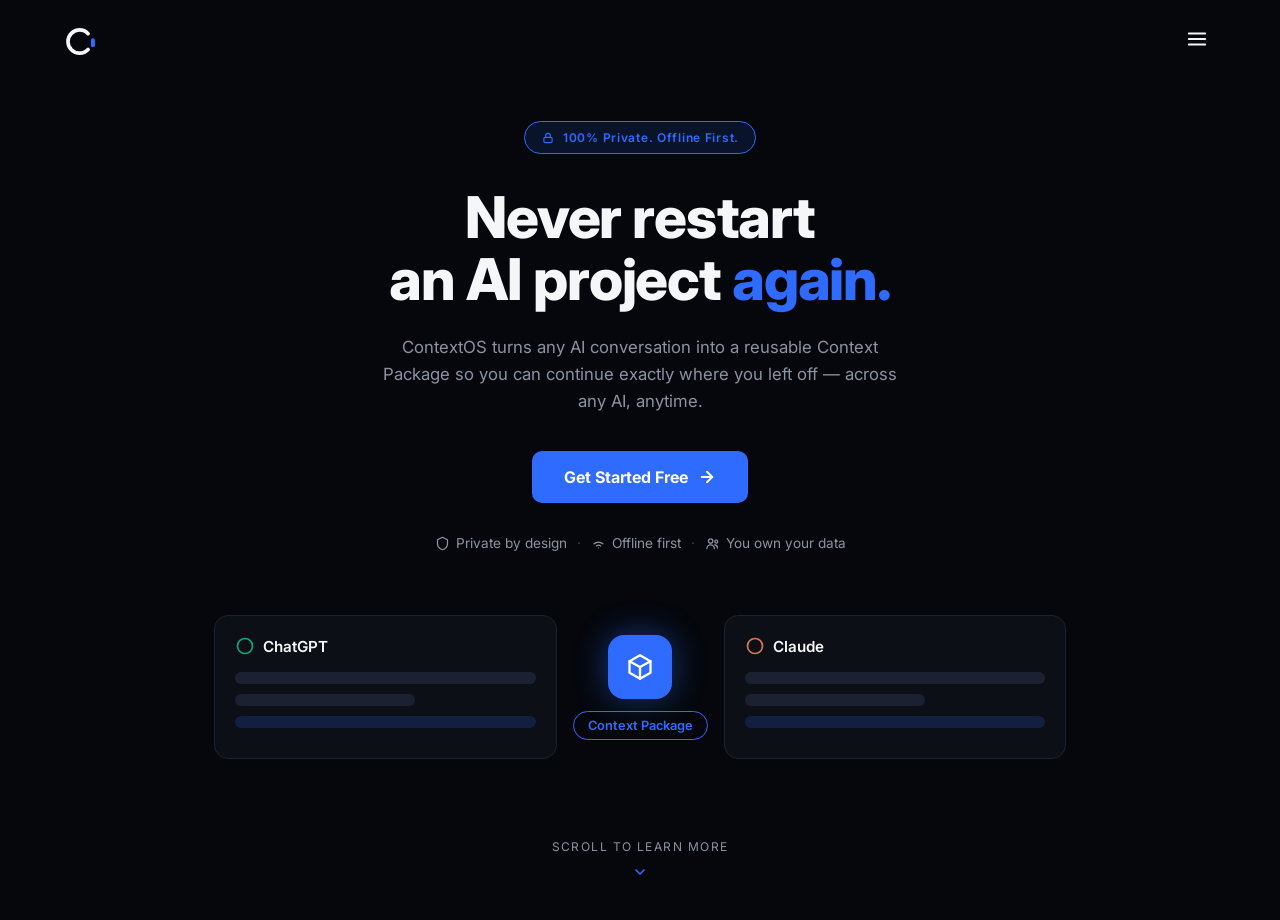
==== index.html @ ea5fc13b "Add files via upload" ====
<!DOCTYPE html>
<html lang="en">
<head>
<meta charset="UTF-8">
<meta name="viewport" content="width=device-width, initial-scale=1.0">
<title>ContextOS — Never restart an AI project again.</title>
<link rel="preconnect" href="https://fonts.googleapis.com">
<link rel="preconnect" href="https://fonts.gstatic.com" crossorigin>
<link href="https://fonts.googleapis.com/css2?family=Inter:wght@400;500;600;700;800&display=swap" rel="stylesheet">
<link rel="stylesheet" href="style.css">
</head>
<body>

<header>
  <a href="index.html" aria-label="ContextOS home">
    <svg class="logo-mark" viewBox="0 0 120 120" fill="none" xmlns="http://www.w3.org/2000/svg" aria-hidden="true">
      <path d="M85 34C77.5 25.8 66.9 21 55 21C32.4 21 14 39.4 14 62C14 84.6 32.4 103 55 103C66.9 103 77.5 98.2 85 90"
            stroke="#f5f6f8" stroke-width="13" stroke-linecap="round"/>
      <rect x="95" y="50" width="14" height="32" rx="7" fill="#2f6bff"/>
    </svg>
  </a>
  <button class="nav-toggle" aria-label="Open menu">
    <svg viewBox="0 0 24 24" width="22" height="22" fill="none" stroke="currentColor" stroke-width="2" stroke-linecap="round">
      <line x1="3" y1="6" x2="21" y2="6"/>
      <line x1="3" y1="12" x2="21" y2="12"/>
      <line x1="3" y1="18" x2="21" y2="18"/>
    </svg>
  </button>
</header>

<main>
  <section class="hero">
    <span class="badge">
      <svg viewBox="0 0 24 24" fill="none" stroke="currentColor" stroke-width="2" stroke-linecap="round" stroke-linejoin="round">
        <rect x="5" y="11" width="14" height="9" rx="2"/>
        <path d="M8 11V8a4 4 0 0 1 8 0v3"/>
      </svg>
      100% Private. Offline First.
    </span>

    <h1>Never restart<br>an AI project <span class="accent">again.</span></h1>

    <p class="subtext">
      ContextOS turns any AI conversation into a reusable Context Package
      so you can continue exactly where you left off — across any AI, anytime.
    </p>

    <a href="home.html" class="cta">
      Get Started Free
      <svg viewBox="0 0 24 24" fill="none" stroke="currentColor" stroke-width="2.5" stroke-linecap="round" stroke-linejoin="round">
        <line x1="5" y1="12" x2="19" y2="12"/>
        <polyline points="12 5 19 12 12 19"/>
      </svg>
    </a>

    <div class="trust-row">
      <span>
        <svg viewBox="0 0 24 24" fill="none" stroke="currentColor" stroke-width="2" stroke-linecap="round" stroke-linejoin="round">
          <path d="M12 2l8 4v6c0 5-3.5 8.5-8 10-4.5-1.5-8-5-8-10V6l8-4z"/>
        </svg>
        Private by design
      </span>
      <span class="dot">·</span>
      <span>
        <svg viewBox="0 0 24 24" fill="none" stroke="currentColor" stroke-width="2" stroke-linecap="round" stroke-linejoin="round">
          <path d="M5 12.5a11 11 0 0 1 14 0"/>
          <path d="M8.5 16a6 6 0 0 1 7 0"/>
          <circle cx="12" cy="19" r="1" fill="currentColor" stroke="none"/>
        </svg>
        Offline first
      </span>
      <span class="dot">·</span>
      <span>
        <svg viewBox="0 0 24 24" fill="none" stroke="currentColor" stroke-width="2" stroke-linecap="round" stroke-linejoin="round">
          <circle cx="9" cy="8" r="3.5"/>
          <path d="M3 20c0-3.3 2.7-6 6-6s6 2.7 6 6"/>
          <circle cx="18" cy="9" r="2.3"/>
          <path d="M15.5 14.2c2.5.2 4.5 2.4 4.5 5.1"/>
        </svg>
        You own your data
      </span>
    </div>
  </section>

  <section class="diagram" aria-label="ChatGPT and Claude conversations converted into a Context Package">
    <div class="ai-card">
      <div class="ai-label">
        <svg viewBox="0 0 24 24" fill="none" stroke="#10a37f" stroke-width="2" stroke-linecap="round" stroke-linejoin="round" aria-hidden="true">
          <circle cx="12" cy="12" r="9"/>
        </svg>
        ChatGPT
      </div>
      <div class="skeleton"></div>
      <div class="skeleton short"></div>
      <div class="skeleton highlight"></div>
    </div>

    <div class="package-node">
      <div class="package-icon">
        <svg viewBox="0 0 24 24" fill="none" stroke="currentColor" stroke-width="2" stroke-linecap="round" stroke-linejoin="round">
          <path d="M12 2l9 5v10l-9 5-9-5V7l9-5z"/>
          <path d="M3 7l9 5 9-5"/>
          <path d="M12 12v10"/>
        </svg>
      </div>
      <span class="package-tag">Context Package</span>
    </div>

    <div class="ai-card">
      <div class="ai-label">
        <svg viewBox="0 0 24 24" fill="none" stroke="#d97757" stroke-width="2" stroke-linecap="round" stroke-linejoin="round" aria-hidden="true">
          <circle cx="12" cy="12" r="9"/>
        </svg>
        Claude
      </div>
      <div class="skeleton"></div>
      <div class="skeleton short"></div>
      <div class="skeleton highlight"></div>
    </div>
  </section>

  <div class="scroll-hint">
    Scroll to learn more
    <svg viewBox="0 0 24 24" fill="none" stroke="currentColor" stroke-width="2.5" stroke-linecap="round" stroke-linejoin="round">
      <polyline points="6 9 12 15 18 9"/>
    </svg>
  </div>
</main>

<script src="script.js"></script>
</body>
</html>
---- style.css ----
:root{
  --bg:#05070c;
  --bg-card:#0c0f16;
  --border:#1c2230;
  --blue:#2f6bff;
  --blue-soft:rgba(47,107,255,0.12);
  --text:#f5f6f8;
  --muted:#8b93a3;
  --green:#34d399;
  --radius:14px;
}
*{box-sizing:border-box;margin:0;padding:0;}
html{scroll-behavior:smooth;}
body{
  background:var(--bg);
  color:var(--text);
  font-family:'Inter',system-ui,-apple-system,sans-serif;
  -webkit-font-smoothing:antialiased;
  overflow-x:hidden;
}
a{color:inherit;text-decoration:none;}
button{
  font-family:inherit;
  border:none;
  background:none;
  -webkit-appearance:none;
  appearance:none;
}
:focus-visible{outline:2px solid var(--blue);outline-offset:3px;}

/* ===== Shared icon button ===== */
.icon-btn{
  background:none;
  border:none;
  color:var(--text);
  cursor:pointer;
  padding:8px;
  display:inline-flex;
  align-items:center;
  justify-content:center;
}
.icon-btn--sm{padding:4px;color:var(--muted);}

/* ===== Landing page ===== */
header{
  display:flex;
  align-items:center;
  justify-content:space-between;
  padding:20px 24px;
  max-width:1200px;
  margin:0 auto;
}
.logo-mark{width:34px;height:34px;display:block;}
.nav-toggle{background:none;border:none;color:var(--text);cursor:pointer;padding:8px;}

.hero{
  max-width:720px;
  margin:0 auto;
  padding:40px 24px 0;
  text-align:center;
}
.badge{
  display:inline-flex;
  align-items:center;
  gap:8px;
  border:1px solid var(--blue);
  background:var(--blue-soft);
  color:var(--blue);
  font-size:12px;
  font-weight:600;
  letter-spacing:0.06em;
  padding:8px 16px;
  border-radius:999px;
  margin-bottom:32px;
}
.badge svg{width:14px;height:14px;flex-shrink:0;}

h1{
  font-size:clamp(2.4rem, 7vw, 3.6rem);
  line-height:1.08;
  font-weight:800;
  letter-spacing:-0.02em;
}
h1 .accent{color:var(--blue);}

.subtext{
  color:var(--muted);
  font-size:1.05rem;
  line-height:1.6;
  max-width:520px;
  margin:24px auto 0;
}

.cta{
  display:inline-flex;
  align-items:center;
  gap:10px;
  background:var(--blue);
  color:#fff;
  font-weight:700;
  font-size:1rem;
  padding:16px 32px;
  border-radius:10px;
  margin-top:36px;
  border:none;
  cursor:pointer;
  transition:transform 0.15s ease, box-shadow 0.15s ease;
}
.cta:hover{
  transform:translateY(-2px);
  box-shadow:0 8px 24px rgba(47,107,255,0.35);
}
.cta svg{width:18px;height:18px;transition:transform 0.15s ease;}
.cta:hover svg{transform:translateX(3px);}

.trust-row{
  display:flex;
  flex-wrap:wrap;
  justify-content:center;
  gap:10px;
  margin-top:32px;
  color:var(--muted);
  font-size:0.85rem;
}
.trust-row span{display:inline-flex;align-items:center;gap:6px;}
.trust-row svg{width:15px;height:15px;flex-shrink:0;}
.dot{color:#3a4152;}

.diagram{
  max-width:900px;
  margin:64px auto 0;
  padding:0 24px;
  display:grid;
  grid-template-columns:1fr auto 1fr;
  align-items:center;
  gap:16px;
  position:relative;
}
.ai-card{
  background:var(--bg-card);
  border:1px solid var(--border);
  border-radius:var(--radius);
  padding:20px;
  text-align:left;
}
.ai-card .ai-label{
  display:flex;
  align-items:center;
  gap:8px;
  font-weight:600;
  font-size:0.95rem;
  margin-bottom:16px;
}
.ai-card .ai-label svg{width:20px;height:20px;flex-shrink:0;}
.skeleton{
  height:12px;
  border-radius:6px;
  background:#1b2130;
  margin-bottom:10px;
}
.skeleton.short{width:60%;}
.skeleton.highlight{background:rgba(47,107,255,0.18);}

.package-node{
  display:flex;
  flex-direction:column;
  align-items:center;
  gap:12px;
}
.package-icon{
  width:64px;
  height:64px;
  border-radius:16px;
  background:var(--blue);
  display:flex;
  align-items:center;
  justify-content:center;
  box-shadow:0 0 32px rgba(47,107,255,0.45);
}
.package-icon svg{width:28px;height:28px;color:#fff;}
.package-tag{
  border:1px solid var(--blue);
  color:var(--blue);
  font-size:0.8rem;
  font-weight:600;
  padding:6px 14px;
  border-radius:999px;
  white-space:nowrap;
}

.scroll-hint{
  text-align:center;
  margin:80px auto 40px;
  color:var(--muted);
  font-size:0.75rem;
  letter-spacing:0.12em;
  text-transform:uppercase;
}
.scroll-hint svg{
  display:block;
  margin:10px auto 0;
  width:16px;
  height:16px;
  color:var(--blue);
  animation:bob 1.6s ease-in-out infinite;
}
@keyframes bob{
  0%,100%{transform:translateY(0);}
  50%{transform:translateY(5px);}
}

@media (max-width:640px){
  .diagram{grid-template-columns:1fr;}
  .package-node{order:-1;margin-bottom:8px;}
}

/* ===== App top bar ===== */
.app-header{
  display:flex;
  align-items:center;
  padding:18px 20px;
}
.app-title{flex:1;text-align:center;font-weight:700;font-size:1.15rem;}
.header-spacer{width:38px;}

/* ===== Home screen ===== */
.home-main{
  max-width:480px;
  margin:0 auto;
  padding:40px 24px 32px;
  text-align:center;
}
.ring-wrap{margin-bottom:44px;}
.ring-icon{width:190px;height:190px;}

.tagline{font-size:1.75rem;font-weight:700;margin-bottom:14px;}
.subtagline{color:var(--muted);font-size:1.05rem;margin-bottom:44px;}

.import-actions{display:flex;flex-direction:column;gap:14px;}
.action-btn{
  padding:19px;
  border-radius:14px;
  border:1px solid var(--border);
  background:#161b26;
  color:var(--text);
  font-size:1.1rem;
  font-weight:600;
  cursor:pointer;
  transition:transform 0.12s ease, background 0.12s ease;
}
.action-btn:hover{transform:translateY(-1px);background:#1c2230;}
.action-btn--primary{
  background:linear-gradient(180deg,#2f6bff,#1c4fd6);
  border-color:transparent;
}
.action-btn--primary:hover{filter:brightness(1.08);}

/* ===== Home footer ===== */
.app-footer{
  border-top:1px solid var(--border);
  padding:0 24px 30px;
  max-width:480px;
  margin:0 auto;
}
.footer-row{
  display:flex;
  align-items:center;
  justify-content:space-between;
  padding:16px 0;
}
.footer-row:first-child{border-bottom:1px solid var(--border);}
.footer-row--muted{color:var(--muted);font-size:0.95rem;padding-top:18px;}
.footer-item{display:inline-flex;align-items:center;gap:10px;font-weight:500;}
.footer-item--link{color:var(--muted);}
.status-dot{
  width:11px;height:11px;border-radius:50%;
  background:#22c55e;
  box-shadow:0 0 8px rgba(34,197,94,0.6);
  position:relative;
}
.status-dot::after{content:"";position:absolute;inset:3px;border-radius:50%;background:#fff;}
.status-dot--sm{width:8px;height:8px;box-shadow:none;}
.status-dot--sm::after{display:none;}
.mode-status{display:inline-flex;align-items:center;gap:6px;color:var(--green);font-size:0.9rem;font-weight:600;}

/* ===== Sidebar ===== */
.sidebar{
  position:fixed;
  top:0;left:0;
  height:100%;
  width:320px;
  max-width:85vw;
  background:#0a0d14;
  border-right:1px solid var(--border);
  transform:translateX(-100%);
  transition:transform 0.25s ease;
  z-index:100;
  padding:28px 22px;
  overflow-y:auto;
}
.sidebar.open{transform:translateX(0);}

.sb-brand{display:flex;align-items:flex-start;gap:14px;margin-bottom:32px;position:relative;}
.sb-logo{width:44px;height:44px;flex-shrink:0;margin-top:2px;}
.sb-wordmark{font-weight:700;font-size:1.4rem;}
.sb-tagline{color:var(--muted);font-size:0.8rem;margin-top:4px;}
.sb-close{position:absolute;top:0;right:0;}

.sb-item{
  display:flex;align-items:center;gap:16px;
  padding:15px 12px;
  border-radius:14px;
  color:#9aa2b1;
  font-size:1.1rem;
  font-weight:500;
  margin-bottom:4px;
}
.sb-item:hover{background:#12161f;color:var(--text);}
.sb-item--active{background:var(--blue-soft);color:#3b82f6;}

.sb-divider{height:1px;background:var(--border);margin:20px 0;}
.sb-label{color:#6b7280;font-size:0.78rem;letter-spacing:0.06em;text-transform:uppercase;margin-bottom:14px;}

.sb-row{display:flex;align-items:center;justify-content:space-between;font-size:1.05rem;font-weight:500;}
.sb-row-left{display:flex;align-items:center;gap:12px;}
.sb-row-right{display:flex;align-items:center;gap:6px;color:var(--green);font-weight:600;}
.sb-dot{width:14px;height:14px;border-radius:50%;background:#22c55e;box-shadow:0 0 10px rgba(34,197,94,0.6);position:relative;}
.sb-dot::after{content:"";position:absolute;inset:3px;border-radius:50%;background:#fff;}
.sb-dot--sm{width:8px;height:8px;box-shadow:none;}
.sb-dot--sm::after{display:none;}

.sb-privacy{display:flex;align-items:flex-start;gap:14px;}
.sb-privacy-title{font-weight:600;font-size:1rem;}
.sb-privacy-sub{color:var(--muted);font-size:0.88rem;margin-top:4px;line-height:1.4;}

.sb-profile{
  display:flex;align-items:center;gap:14px;
  width:100%;
  background:none;border:none;
  color:var(--text);
  cursor:pointer;
  padding:0;
}
.sb-avatar{
  width:42px;height:42px;border-radius:50%;
  background:var(--blue);
  display:flex;align-items:center;justify-content:center;
  font-weight:700;flex-shrink:0;
}
.sb-profile-text{flex:1;text-align:left;}
.sb-profile-name{display:block;font-weight:600;font-size:1rem;}
.sb-profile-sub{display:block;color:var(--muted);font-size:0.82rem;margin-top:2px;}

.sidebar-overlay{
  position:fixed;
  inset:0;
  background:rgba(0,0,0,0.55);
  opacity:0;
  pointer-events:none;
  transition:opacity 0.25s ease;
  z-index:90;
}
.sidebar-overlay.visible{opacity:1;pointer-events:auto;}

/* ===== Secondary page header (back arrow + centered title) ===== */
.proj-header{
  display:flex;
  align-items:center;
  justify-content:space-between;
  padding:18px 20px;
}
.proj-header-title{flex:1;text-align:center;font-weight:700;font-size:1.05rem;}

/* ===== Project screen (package.html) ===== */
.proj-main{
  max-width:520px;
  margin:0 auto;
  padding:8px 20px 40px;
}

.proj-identity{display:flex;align-items:flex-start;gap:16px;margin-bottom:24px;}
.proj-icon{
  width:56px;height:56px;
  border-radius:16px;
  background:#12172a;
  display:flex;align-items:center;justify-content:center;
  flex-shrink:0;
}
.proj-title-row{display:flex;align-items:center;gap:10px;}
.proj-title{font-size:1.7rem;font-weight:700;}
.proj-meta{display:flex;align-items:center;gap:10px;margin-top:8px;flex-wrap:wrap;}
.proj-badge{
  background:var(--blue-soft);
  color:#5b93ff;
  font-size:0.82rem;font-weight:600;
  padding:5px 12px;
  border-radius:999px;
}
.proj-updated{color:var(--muted);font-size:0.88rem;}

.proj-tabs{
  display:flex;gap:28px;
  border-bottom:1px solid var(--border);
  margin-bottom:24px;
  overflow-x:auto;
}
.proj-tab{
  background:none;border:none;
  color:var(--muted);
  font-size:1rem;font-weight:600;
  padding:0 0 14px;
  cursor:pointer;
  white-space:nowrap;
  border-bottom:2px solid transparent;
}
.proj-tab--active{color:var(--text);border-bottom-color:var(--blue);}

.proj-card{
  display:flex;gap:16px;
  background:var(--bg-card);
  border:1px solid var(--border);
  border-radius:16px;
  padding:20px;
  margin-bottom:16px;
}
.proj-card-icon{
  width:42px;height:42px;
  border-radius:11px;
  display:flex;align-items:center;justify-content:center;
  flex-shrink:0;
}
.proj-card-icon--teal{background:rgba(52,211,153,0.16);}
.proj-card-icon--green{background:rgba(52,211,153,0.16);}
.proj-card-icon--amber{background:rgba(245,158,11,0.16);}
.proj-card-icon--purple{background:rgba(167,139,250,0.16);}

.proj-card-body{flex:1;min-width:0;}
.proj-card-title{font-size:1.15rem;font-weight:700;margin-bottom:8px;}
.proj-card-text{color:var(--muted);font-size:0.95rem;line-height:1.55;}
.proj-card-head-row{display:flex;align-items:center;justify-content:space-between;margin-bottom:8px;}
.proj-viewall{color:#5b93ff;font-size:0.9rem;font-weight:600;}

.proj-list{list-style:none;color:var(--muted);font-size:0.95rem;}
.proj-list li{position:relative;padding-left:18px;margin-bottom:10px;line-height:1.5;}
.proj-list li:last-child{margin-bottom:0;}
.proj-list li::before{
  content:"";position:absolute;left:0;top:9px;
  width:5px;height:5px;border-radius:50%;
  background:var(--muted);
}

.generate-btn{
  width:100%;
  padding:19px;
  border-radius:14px;
  border:none;
  background:linear-gradient(180deg,#2f6bff,#1c4fd6);
  color:#fff;
  font-size:1.1rem;font-weight:700;
  cursor:pointer;
  margin-top:8px;
  transition:filter 0.12s ease;
}
.generate-btn:hover{filter:brightness(1.08);}

/* ===== Import screen ===== */
.import-main{max-width:520px;margin:0 auto;padding:20px 20px 40px;}
.import-subtitle{color:var(--muted);text-align:center;margin-bottom:24px;}

.import-option{
  display:flex;
  align-items:center;
  gap:16px;
  width:100%;
  background:var(--bg-card);
  border:1px solid var(--border);
  border-radius:16px;
  padding:18px;
  margin-bottom:14px;
  cursor:pointer;
  text-align:left;
}
.import-option-icon,.import-option-arrow{flex-shrink:0;display:flex;}
.import-option-text{flex:1;display:flex;flex-direction:column;gap:4px;}
.import-option-title{font-weight:700;font-size:1.05rem;}
.import-option-sub{color:var(--muted);font-size:0.88rem;}

.import-panel{margin:-4px 0 18px;}
.import-input,.import-textarea{
  width:100%;
  background:var(--bg-card);
  border:1px solid var(--border);
  border-radius:12px;
  padding:14px;
  color:var(--text);
  font-family:inherit;
  font-size:0.95rem;
  resize:vertical;
}
.import-input:focus,.import-textarea:focus{outline:2px solid var(--blue);outline-offset:0;}

.import-dropzone{
  border:2px dashed var(--border);
  border-radius:16px;
  padding:36px 20px;
  text-align:center;
  cursor:pointer;
}
.import-dropzone.dragover{border-color:var(--blue);background:var(--blue-soft);}
.import-dropzone svg{margin:0 auto 14px;display:block;}
.import-dropzone-title{font-weight:600;margin-bottom:6px;}
.import-dropzone-sub{color:var(--muted);font-size:0.85rem;}
.import-filename{color:var(--green);font-size:0.9rem;margin-top:10px;text-align:center;}

.import-continue{margin-top:8px;margin-bottom:24px;}
.import-continue:disabled{opacity:0.4;cursor:not-allowed;filter:none;}

.import-note{
  display:flex;
  align-items:flex-start;
  gap:10px;
  color:var(--muted);
  font-size:0.85rem;
  line-height:1.5;
  justify-content:center;
  text-align:center;
}

/* ===== Processing screen ===== */
.processing-main{max-width:480px;margin:0 auto;padding:20px 24px 40px;text-align:center;}
.processing-title{font-size:1.3rem;font-weight:700;margin-bottom:8px;}
.processing-sub{color:var(--muted);margin-bottom:36px;}

.progress-ring-wrap{position:relative;width:220px;height:220px;margin:0 auto 36px;}
.progress-ring-wrap svg{width:100%;height:100%;}
#progressCircle{transition:stroke-dashoffset 0.4s ease;}
.progress-percent{
  position:absolute;
  inset:0;
  display:flex;
  align-items:center;
  justify-content:center;
  font-size:2.2rem;
  font-weight:800;
}

.checklist{list-style:none;text-align:left;max-width:320px;margin:0 auto 32px;}
.checklist-item{
  display:flex;
  align-items:center;
  gap:14px;
  padding:10px 0;
  color:var(--muted);
  font-size:1.02rem;
}
.checklist-icon{
  width:26px;height:26px;
  border-radius:50%;
  flex-shrink:0;
  display:flex;align-items:center;justify-content:center;
  border:2px solid var(--border);
}
.checklist-item.done{color:var(--text);}
.checklist-item.done .checklist-icon{
  background:var(--green);
  border-color:var(--green);
}
.checklist-item.done .checklist-icon::after{
  content:"✓";
  color:#fff;
  font-size:0.8rem;
  font-weight:700;
}
.checklist-item.active{color:var(--text);}
.checklist-item.active .checklist-icon{
  border-color:var(--blue);
}
.checklist-item.active .checklist-icon::after{
  content:"";
  width:9px;height:9px;
  border-radius:50%;
  background:var(--blue);
}

.processing-note{
  display:flex;
  align-items:flex-start;
  gap:12px;
  background:var(--bg-card);
  border:1px solid var(--border);
  border-radius:14px;
  padding:16px;
  color:var(--muted);
  font-size:0.9rem;
  text-align:left;
  line-height:1.5;
}
.processing-note svg{flex-shrink:0;margin-top:2px;}

/* ===== Output / Context Package screen ===== */
.output-main{max-width:560px;margin:0 auto;padding:20px 24px 40px;text-align:center;}
.output-brand{display:flex;align-items:center;justify-content:center;gap:8px;}

.success-icon{
  width:64px;height:64px;
  border-radius:50%;
  background:var(--green);
  display:flex;align-items:center;justify-content:center;
  margin:24px auto 20px;
}

.output-title{font-size:1.9rem;font-weight:800;margin-bottom:8px;}
.output-sub{color:var(--muted);margin-bottom:20px;}

.generated-badge{
  display:inline-flex;
  align-items:center;
  gap:8px;
  background:var(--bg-card);
  border:1px solid var(--border);
  color:var(--muted);
  font-size:0.85rem;
  padding:8px 16px;
  border-radius:999px;
  margin-bottom:32px;
}

.prompt-header{
  display:flex;
  align-items:center;
  justify-content:space-between;
  margin-bottom:10px;
  text-align:left;
}
.prompt-label{color:var(--blue);font-size:0.78rem;font-weight:700;letter-spacing:0.06em;}
.prompt-charcount{color:var(--muted);font-size:0.82rem;}

.prompt-box{
  background:var(--bg-card);
  border:1px solid var(--border);
  border-radius:14px;
  padding:18px;
  text-align:left;
  color:var(--text);
  font-family:'SFMono-Regular',Menlo,Consolas,monospace;
  font-size:0.85rem;
  line-height:1.6;
  white-space:pre-wrap;
  word-break:break-word;
  max-height:420px;
  overflow-y:auto;
  margin-bottom:24px;
}

.copy-btn{
  display:flex;
  align-items:center;
  justify-content:center;
  gap:10px;
}
.copy-btn.copied{background:var(--green);}

.output-footnote{margin-top:20px;}

@media (prefers-reduced-motion:reduce){
  html{scroll-behavior:auto;}
  .action-btn,.sidebar,.sidebar-overlay,.generate-btn,.cta,.scroll-hint svg{transition:none;animation:none;}
}

/* ===== Quick Prompt form fields ===== */
.qp-field{ margin-bottom: 24px; }
.qp-label{
  display:block;
  font-weight:700;
  font-size:1rem;
  margin-bottom:4px;
}
.qp-optional{
  color:var(--muted);
  font-weight:500;
  font-size:0.85rem;
}
.qp-hint{
  color:var(--muted);
  font-size:0.85rem;
  line-height:1.4;
  margin-bottom:8px;
}

/* ===== Settings screen ===== */
.settings-main{max-width:520px;margin:0 auto;padding:8px 20px 40px;}
.settings-title{font-size:2rem;font-weight:800;margin-bottom:6px;}
.settings-sub{color:var(--muted);font-size:1rem;margin-bottom:28px;}

.settings-row{
  display:flex;
  align-items:center;
  gap:16px;
  width:100%;
  background:var(--bg-card);
  border:1px solid var(--border);
  border-radius:16px;
  padding:16px;
  margin-bottom:14px;
  cursor:pointer;
  text-align:left;
  color:var(--text);
}
.settings-icon{
  width:44px;height:44px;
  border-radius:50%;
  background:var(--blue-soft);
  display:flex;align-items:center;justify-content:center;
  flex-shrink:0;
}
.settings-icon--danger{background:rgba(239,68,68,0.14);}
.settings-text{flex:1;display:flex;flex-direction:column;gap:3px;min-width:0;}
.settings-label{font-weight:700;font-size:1.05rem;}
.settings-label--danger{color:#ef4444;}
.settings-value{color:var(--muted);font-size:0.88rem;}
.settings-chevron{color:var(--muted);flex-shrink:0;}

.settings-footer{
  text-align:center;
  margin-top:32px;
  padding-top:8px;
}
.settings-footer-logo{width:32px;height:32px;display:inline-block;vertical-align:middle;margin-right:8px;}
.settings-footer-word{font-weight:700;font-size:1.1rem;vertical-align:middle;}
.settings-footer-version{color:var(--muted);font-size:0.85rem;margin-top:8px;}

/* ===== Auth screen ===== */
.auth-main{max-width:480px;margin:0 auto;padding:8px 24px 40px;}
.auth-intro{text-align:center;margin-bottom:32px;}
.auth-intro svg{margin-bottom:16px;}
.auth-title{font-size:1.5rem;font-weight:800;margin-bottom:10px;}
.auth-sub{color:var(--muted);font-size:0.92rem;line-height:1.5;}

.auth-tabs{
  display:flex;
  gap:8px;
  background:var(--bg-card);
  border:1px solid var(--border);
  border-radius:12px;
  padding:4px;
  margin-bottom:24px;
}
.auth-tab{
  flex:1;
  background:none;
  border:none;
  color:var(--muted);
  font-weight:600;
  font-size:0.95rem;
  padding:10px;
  border-radius:9px;
  cursor:pointer;
}
.auth-tab--active{background:var(--blue);color:#fff;}

.auth-error{
  color:#ef4444;
  font-size:0.88rem;
  margin-bottom:14px;
  text-align:center;
}

/* ===== Packages list ===== */
.package-item{
  display:block;
  width:100%;
  text-align:left;
  background:var(--bg-card);
  border:1px solid var(--border);
  border-radius:14px;
  padding:16px;
  margin-bottom:12px;
  cursor:pointer;
  color:var(--text);
}
.package-item-title{font-weight:700;font-size:1rem;margin-bottom:6px;}
.package-item-meta{
  display:flex;
  align-items:center;
  gap:8px;
  color:var(--muted);
  font-size:0.82rem;
}
.package-item-source{
  background:var(--blue-soft);
  color:#5b93ff;
  padding:2px 8px;
  border-radius:999px;
  font-weight:600;
  font-size:0.75rem;
}
.package-item-preview{
  color:var(--muted);
  font-size:0.85rem;
  margin-top:8px;
  overflow:hidden;
  text-overflow:ellipsis;
  white-space:nowrap;
}
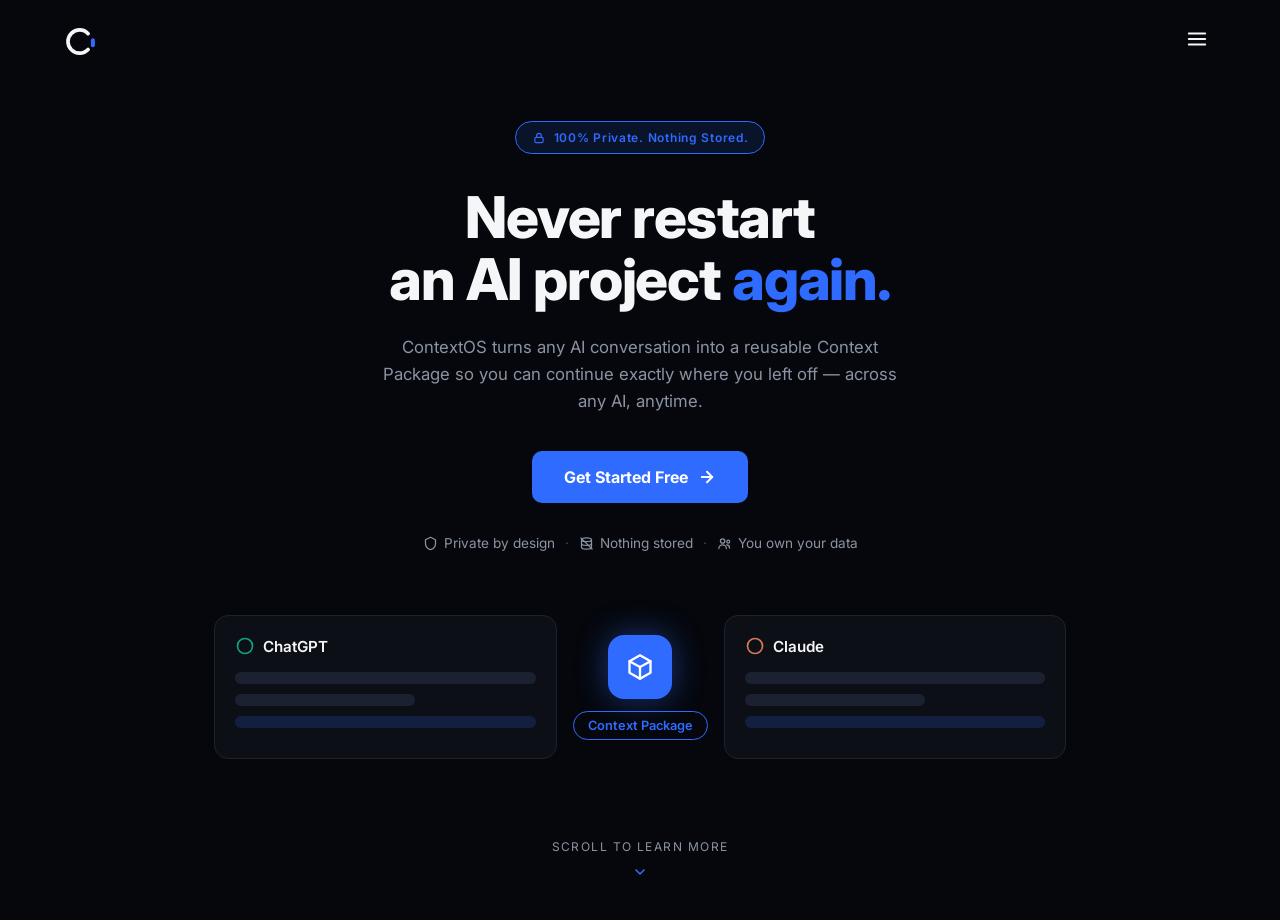
==== commit c10b1bc0: "Add files via upload" ====
--- a/index.html
+++ b/index.html
@@ -35,7 +35,7 @@
         <rect x="5" y="11" width="14" height="9" rx="2"/>
         <path d="M8 11V8a4 4 0 0 1 8 0v3"/>
       </svg>
-      100% Private. Offline First.
+      100% Private. Nothing Stored.
     </span>
 
     <h1>Never restart<br>an AI project <span class="accent">again.</span></h1>
@@ -63,11 +63,12 @@
       <span class="dot">·</span>
       <span>
         <svg viewBox="0 0 24 24" fill="none" stroke="currentColor" stroke-width="2" stroke-linecap="round" stroke-linejoin="round">
-          <path d="M5 12.5a11 11 0 0 1 14 0"/>
-          <path d="M8.5 16a6 6 0 0 1 7 0"/>
-          <circle cx="12" cy="19" r="1" fill="currentColor" stroke="none"/>
+          <ellipse cx="12" cy="6" rx="8" ry="3"/>
+          <path d="M4 6v6c0 1.66 3.58 3 8 3s8-1.34 8-3V6"/>
+          <path d="M4 12v6c0 1.66 3.58 3 8 3s8-1.34 8-3v-6"/>
+          <line x1="3" y1="3" x2="21" y2="21"/>
         </svg>
-        Offline first
+        Nothing stored
       </span>
       <span class="dot">·</span>
       <span>
